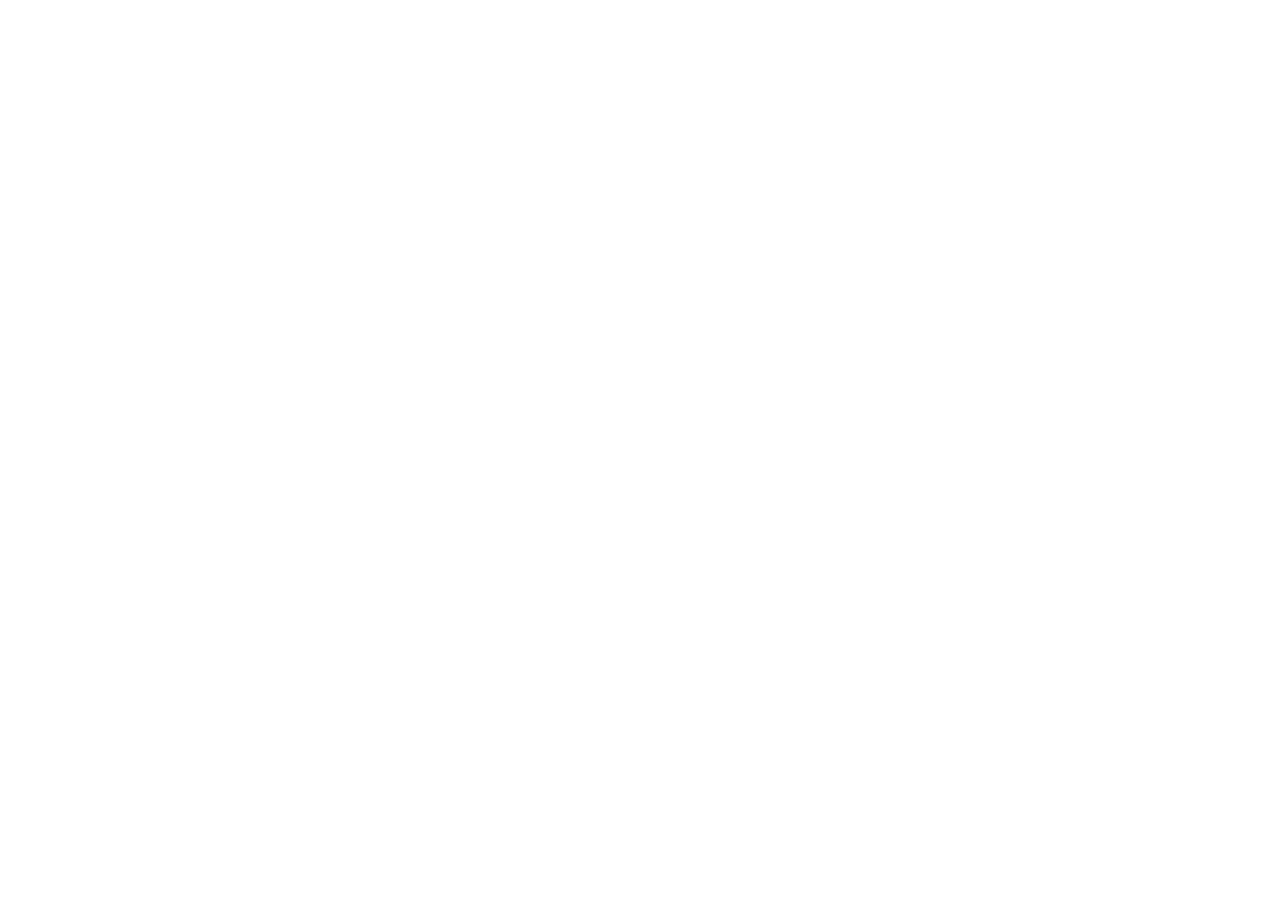
==== index.html @ 1978ae36 "feat: banniere image 6336, defilement fluide des chantiers et suppression lien installations" ====
<!doctype html>
<html lang="fr" class="scroll-smooth">
  <head>
    <meta charset="UTF-8" />
    <meta name="viewport" content="width=device-width, initial-scale=1.0" />
    <title>Dali Électricité - Électricien & Automatismes Cagnes-sur-Mer</title>
    <meta name="description" content="Site officiel de Dali Électricité à Cagnes-sur-Mer. Électricité générale, portes automatiques, portails motorisés, rideaux métalliques et dépannage 7j/7." />
    <meta property="og:title" content="Dali Électricité - Électricien & Automatismes Cagnes-sur-Mer" />
    <meta property="og:description" content="Site officiel de Dali Électricité à Cagnes-sur-Mer. Électricité générale, portes automatiques, portails motorisés, rideaux métalliques et dépannage 7j/7." />
    <meta property="og:type" content="website" />
    <meta name="twitter:card" content="summary_large_image" />
    <link rel="preconnect" href="https://fonts.googleapis.com">
    <link rel="preconnect" href="https://fonts.gstatic.com" crossorigin>
    <link href="https://fonts.googleapis.com/css2?family=Plus+Jakarta+Sans:wght@400;500;600;700;800;900&family=Syne:wght@600;700;800&family=Space+Grotesk:wght@600;700&display=swap" rel="stylesheet">
  </head>
  <body class="bg-slate-900 text-slate-100 antialiased font-sans selection:bg-amber-400 selection:text-black">
    <div id="root"></div>
    <script type="module" src="/src/main.tsx"></script>
  </body>
</html>
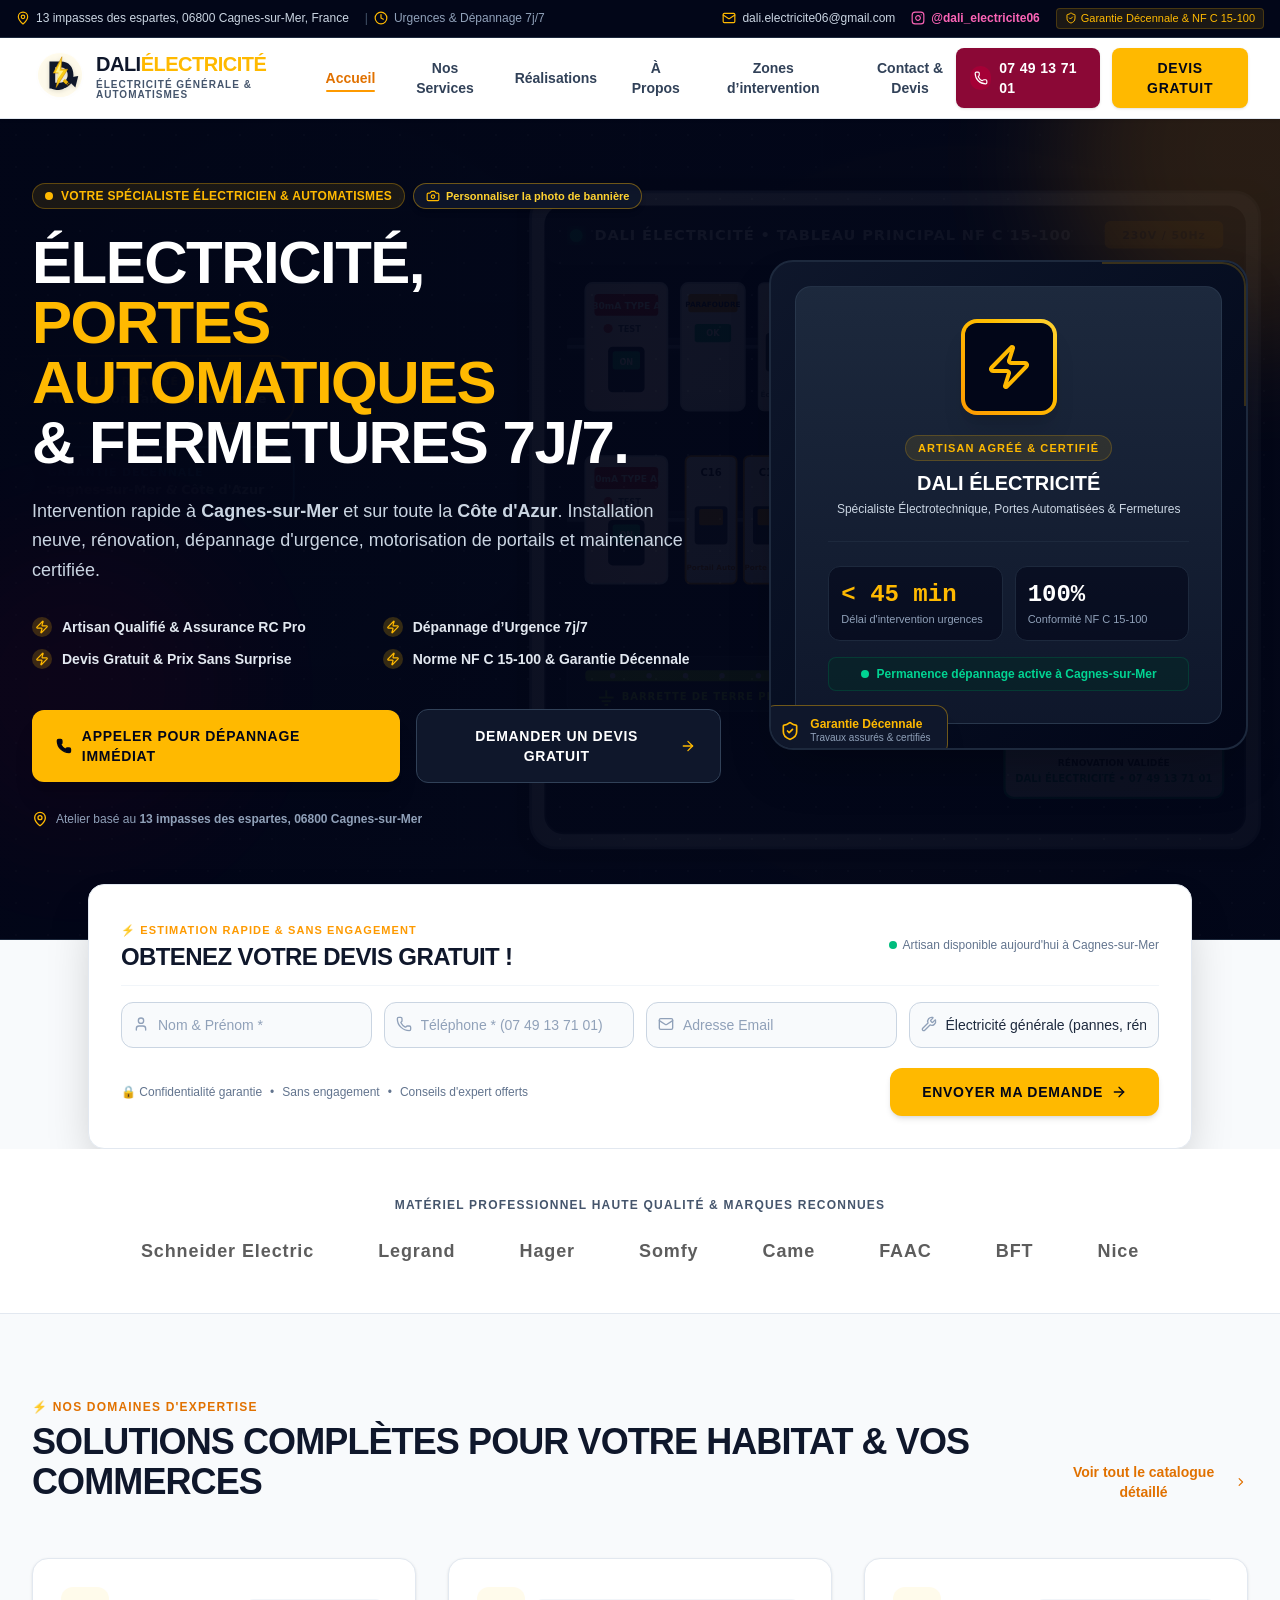
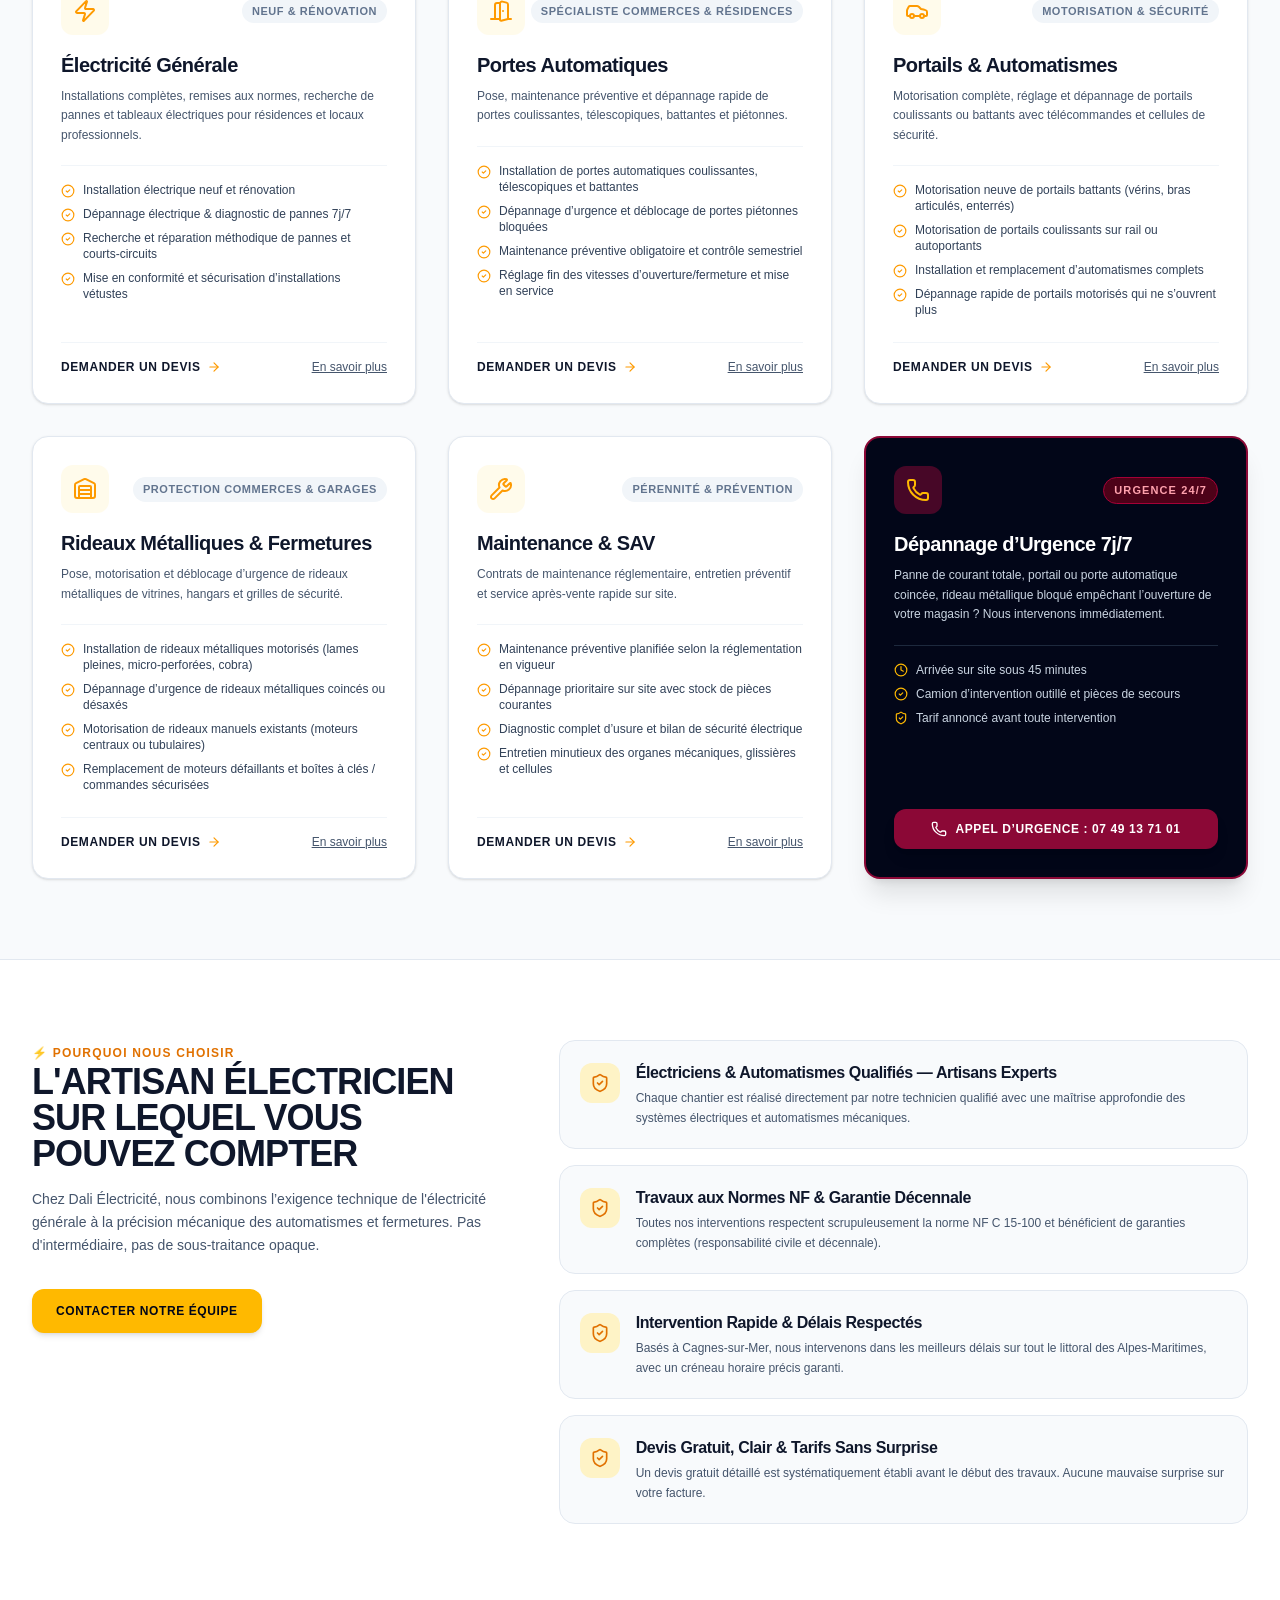
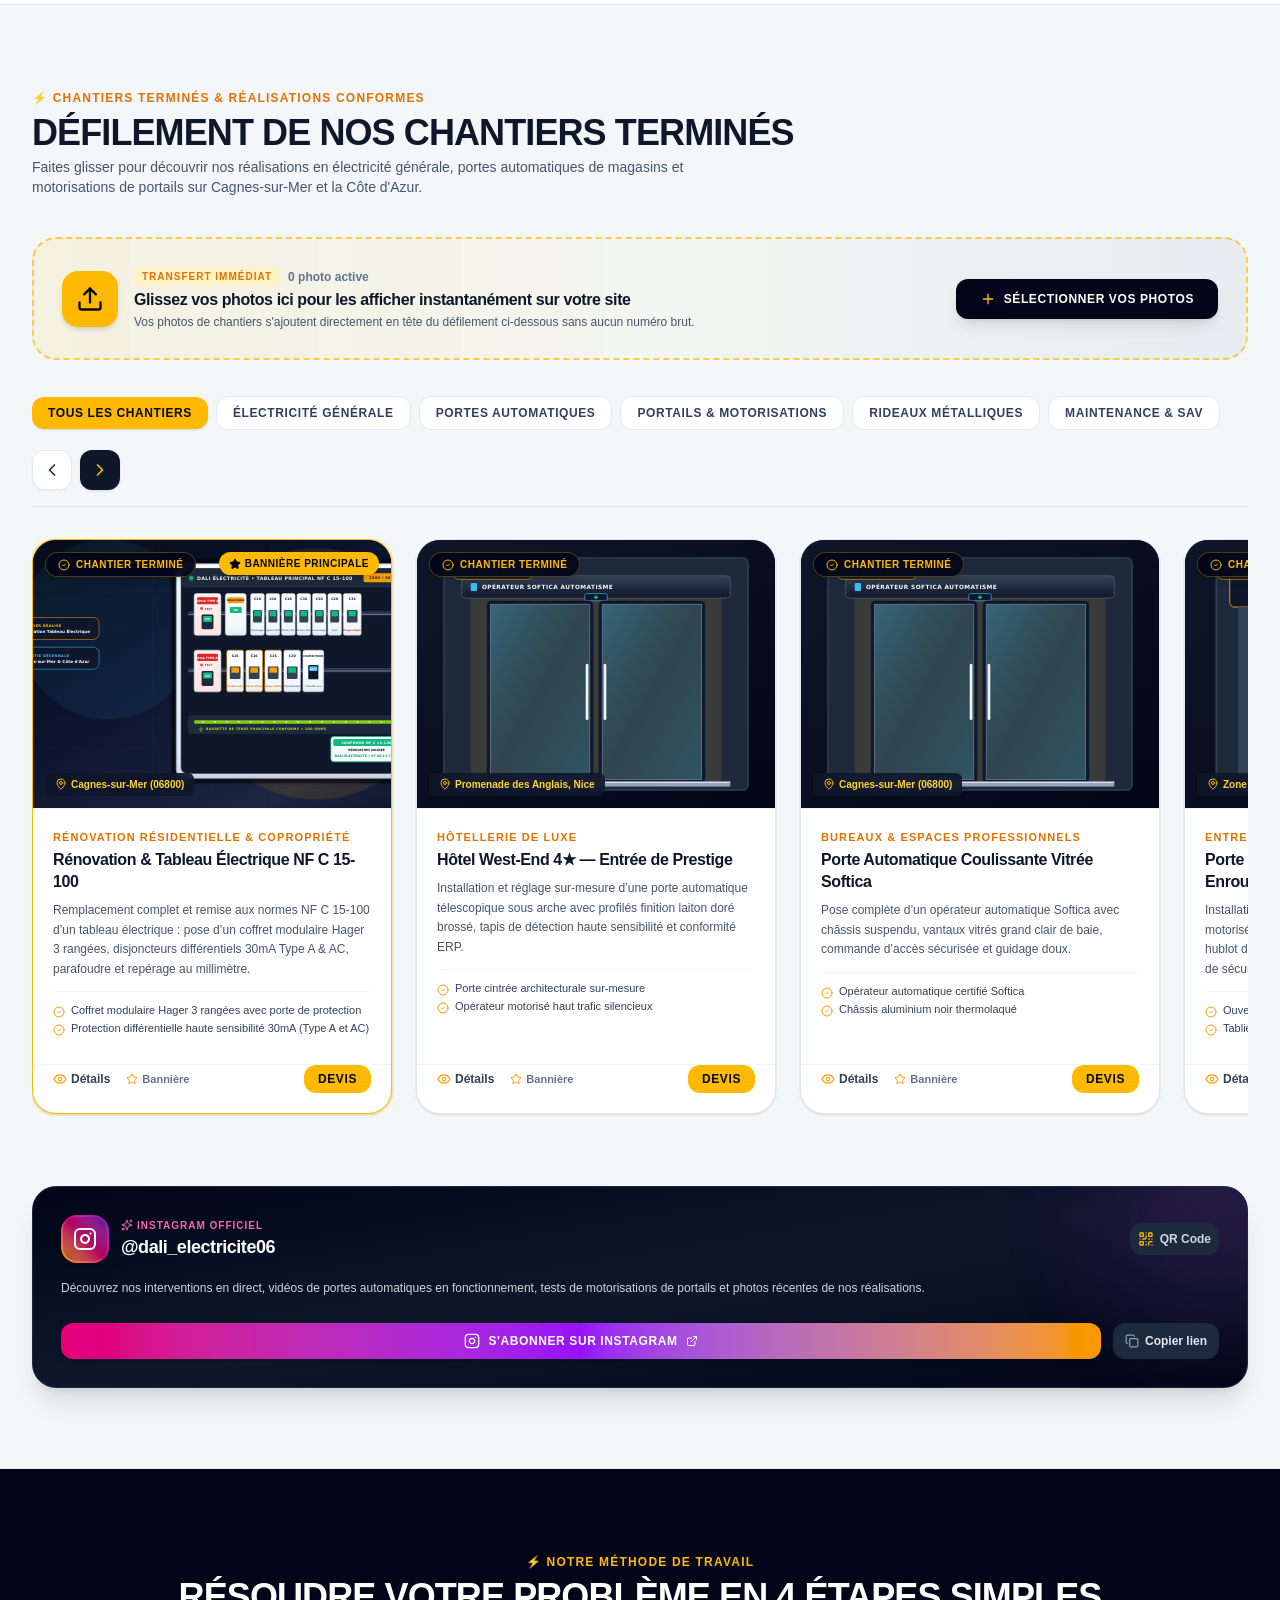
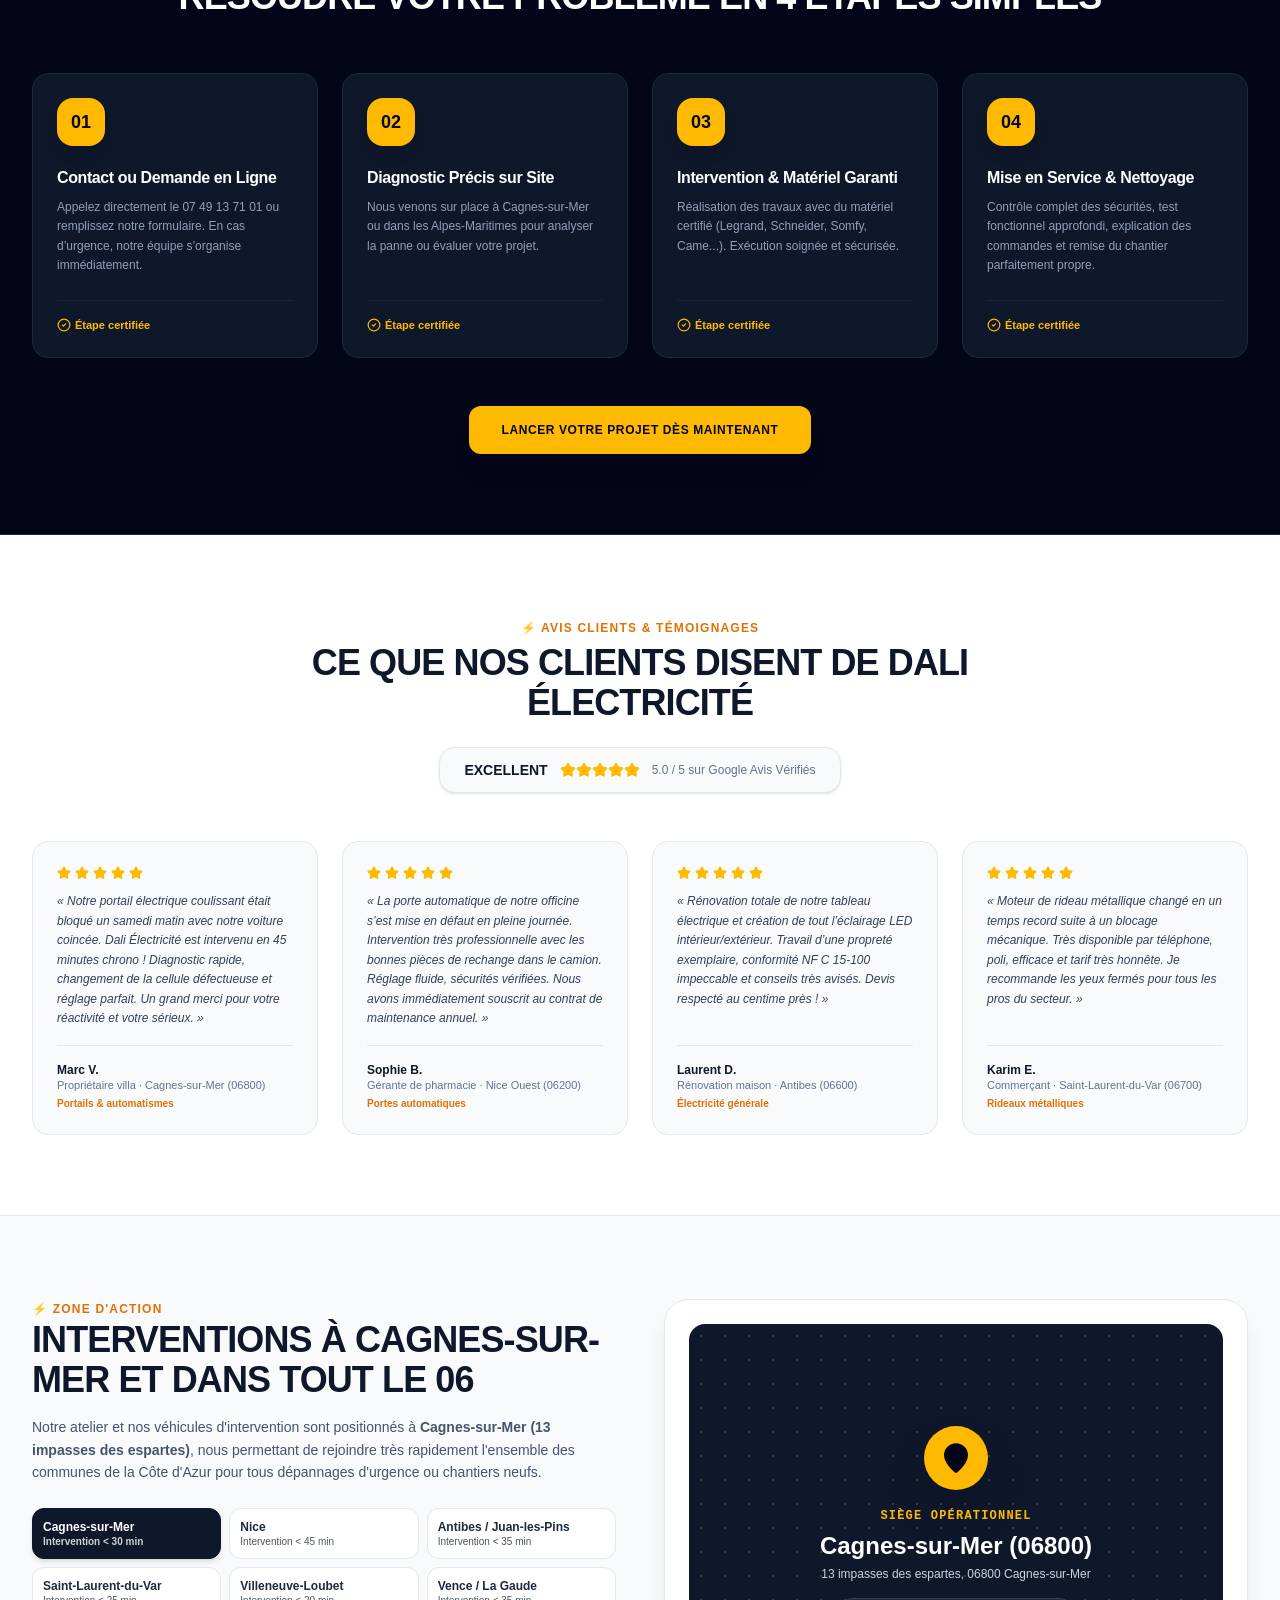
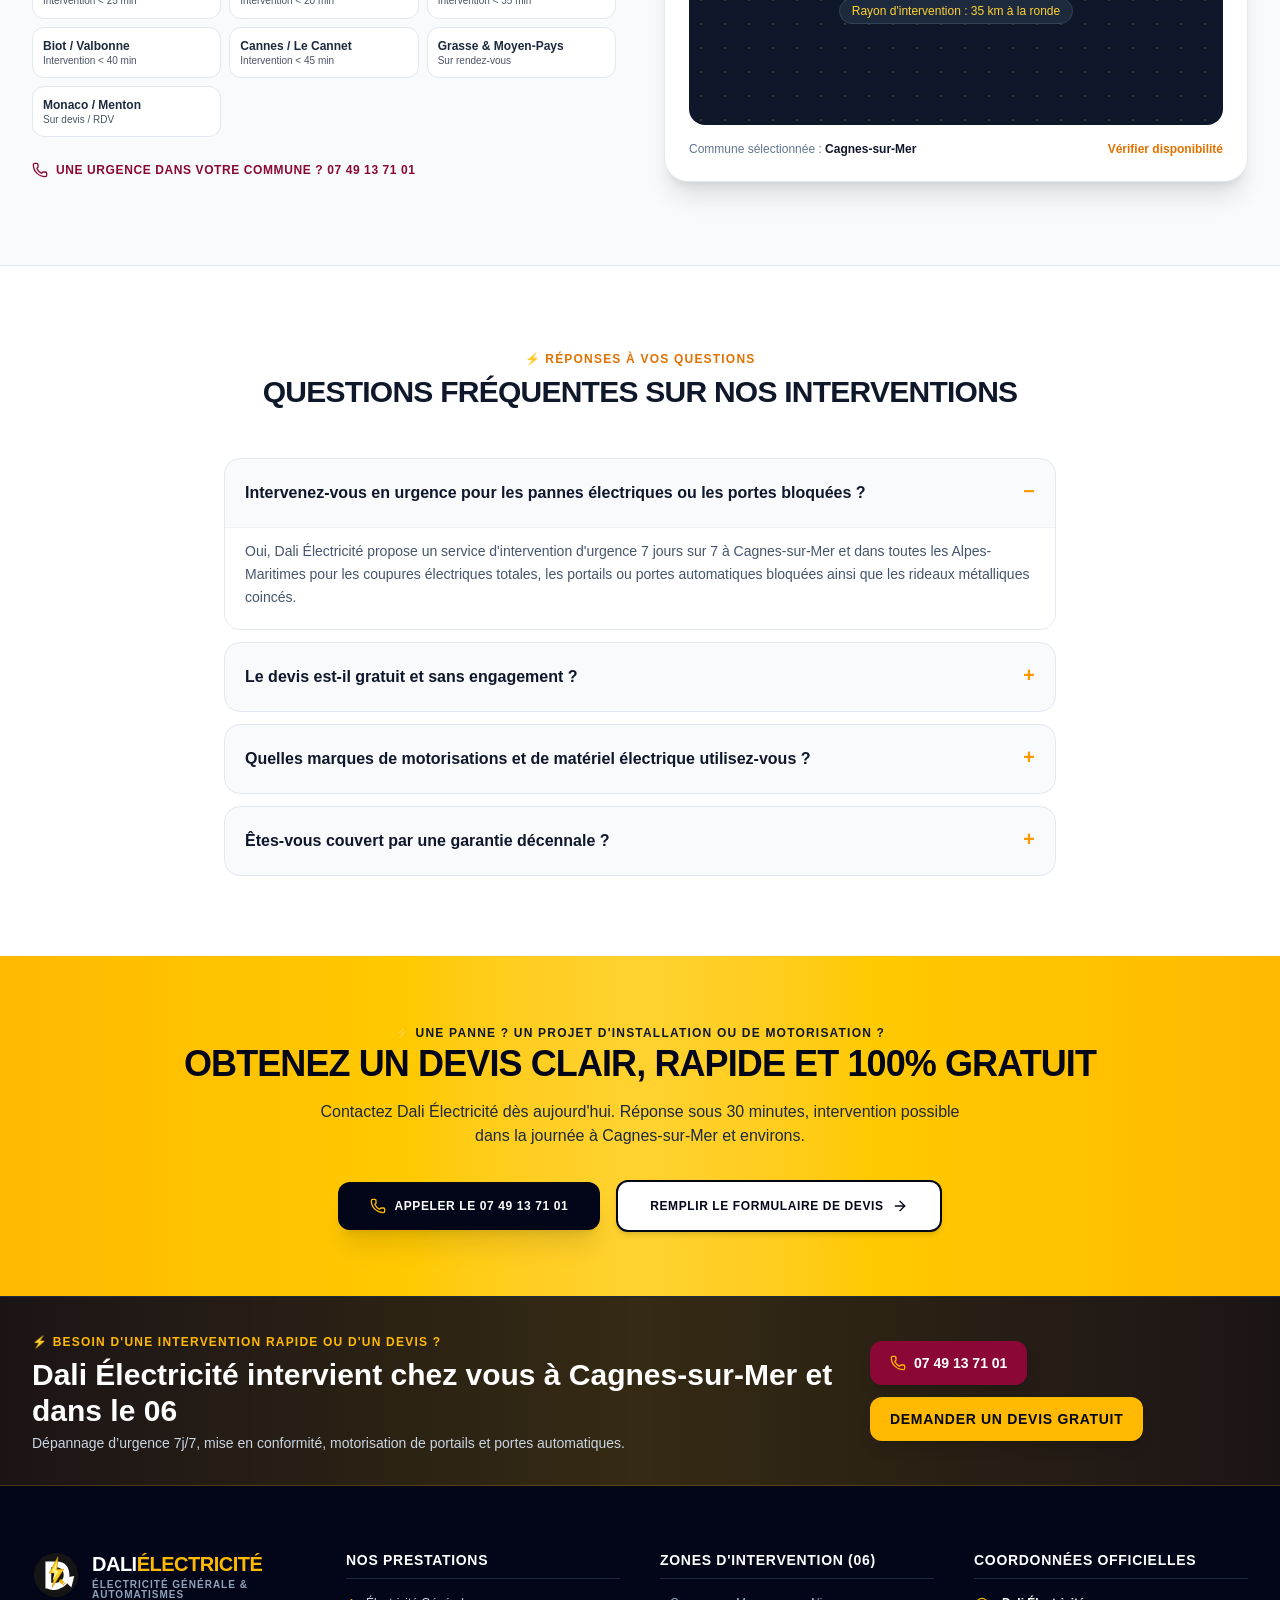
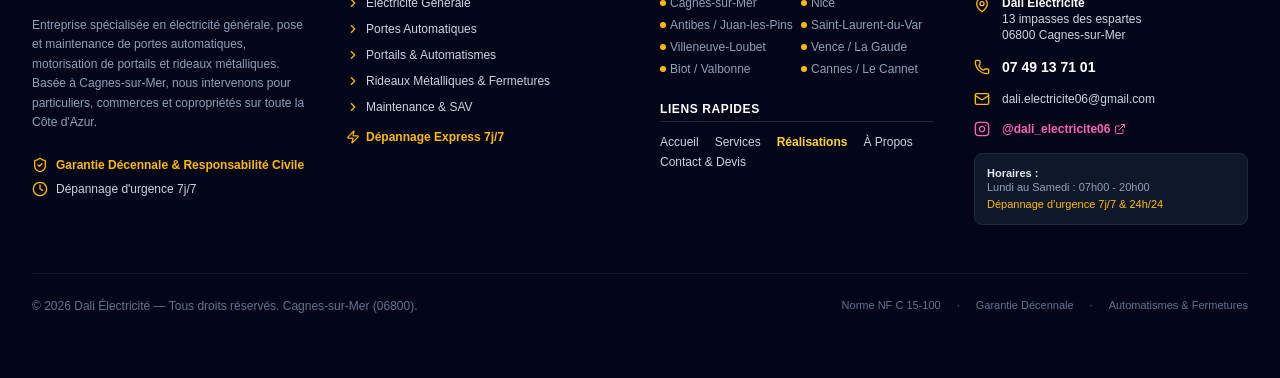
==== commit f424ce7b: "deploy: transfert direct des photos sur dalielectricite.fr" ====
--- a/index.html
+++ b/index.html
@@ -12,10 +12,11 @@
     <link rel="preconnect" href="https://fonts.googleapis.com">
     <link rel="preconnect" href="https://fonts.gstatic.com" crossorigin>
     <link href="https://fonts.googleapis.com/css2?family=Plus+Jakarta+Sans:wght@400;500;600;700;800;900&family=Syne:wght@600;700;800&family=Space+Grotesk:wght@600;700&display=swap" rel="stylesheet">
+    <script type="module" crossorigin src="./assets/index-0hcVwzVX.js"></script>
+    <link rel="stylesheet" crossorigin href="./assets/index-BRVgQix9.css">
   </head>
   <body class="bg-slate-900 text-slate-100 antialiased font-sans selection:bg-amber-400 selection:text-black">
     <div id="root"></div>
-    <script type="module" src="/src/main.tsx"></script>
   </body>
 </html>
 
